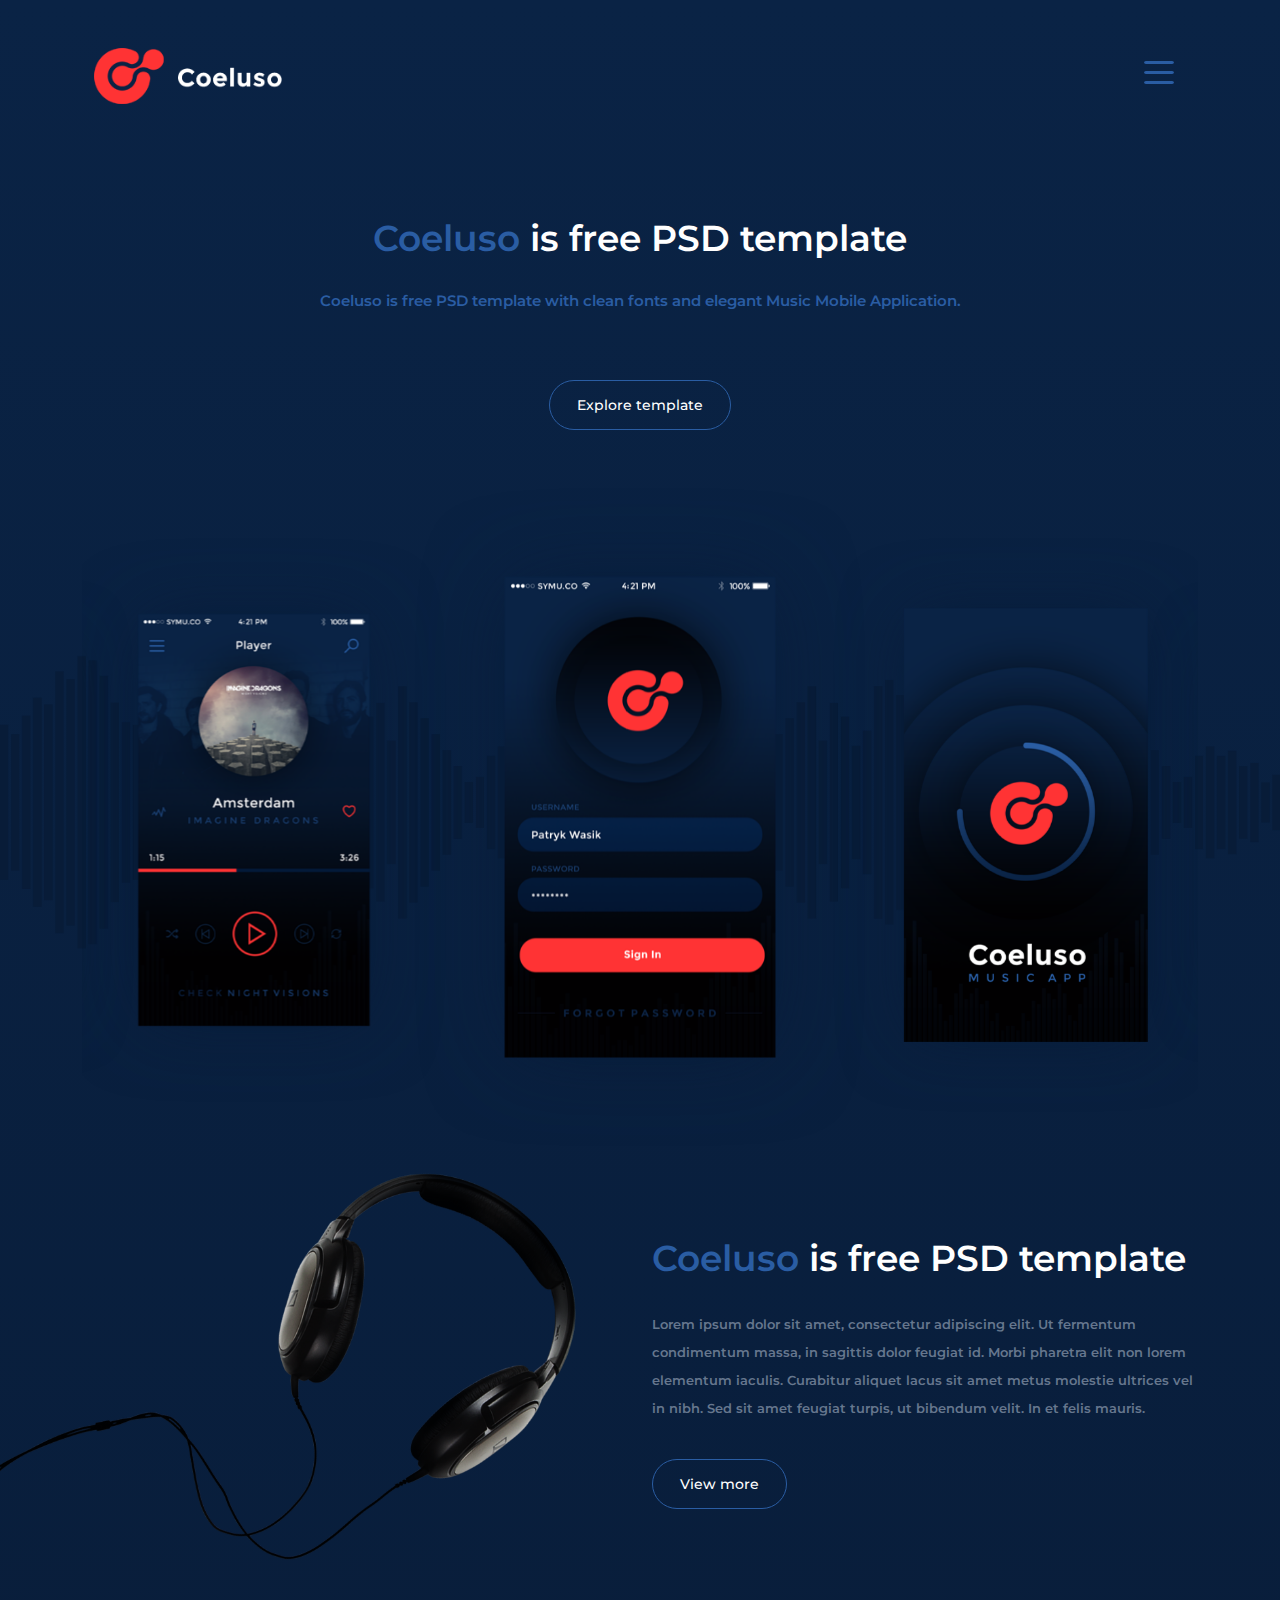
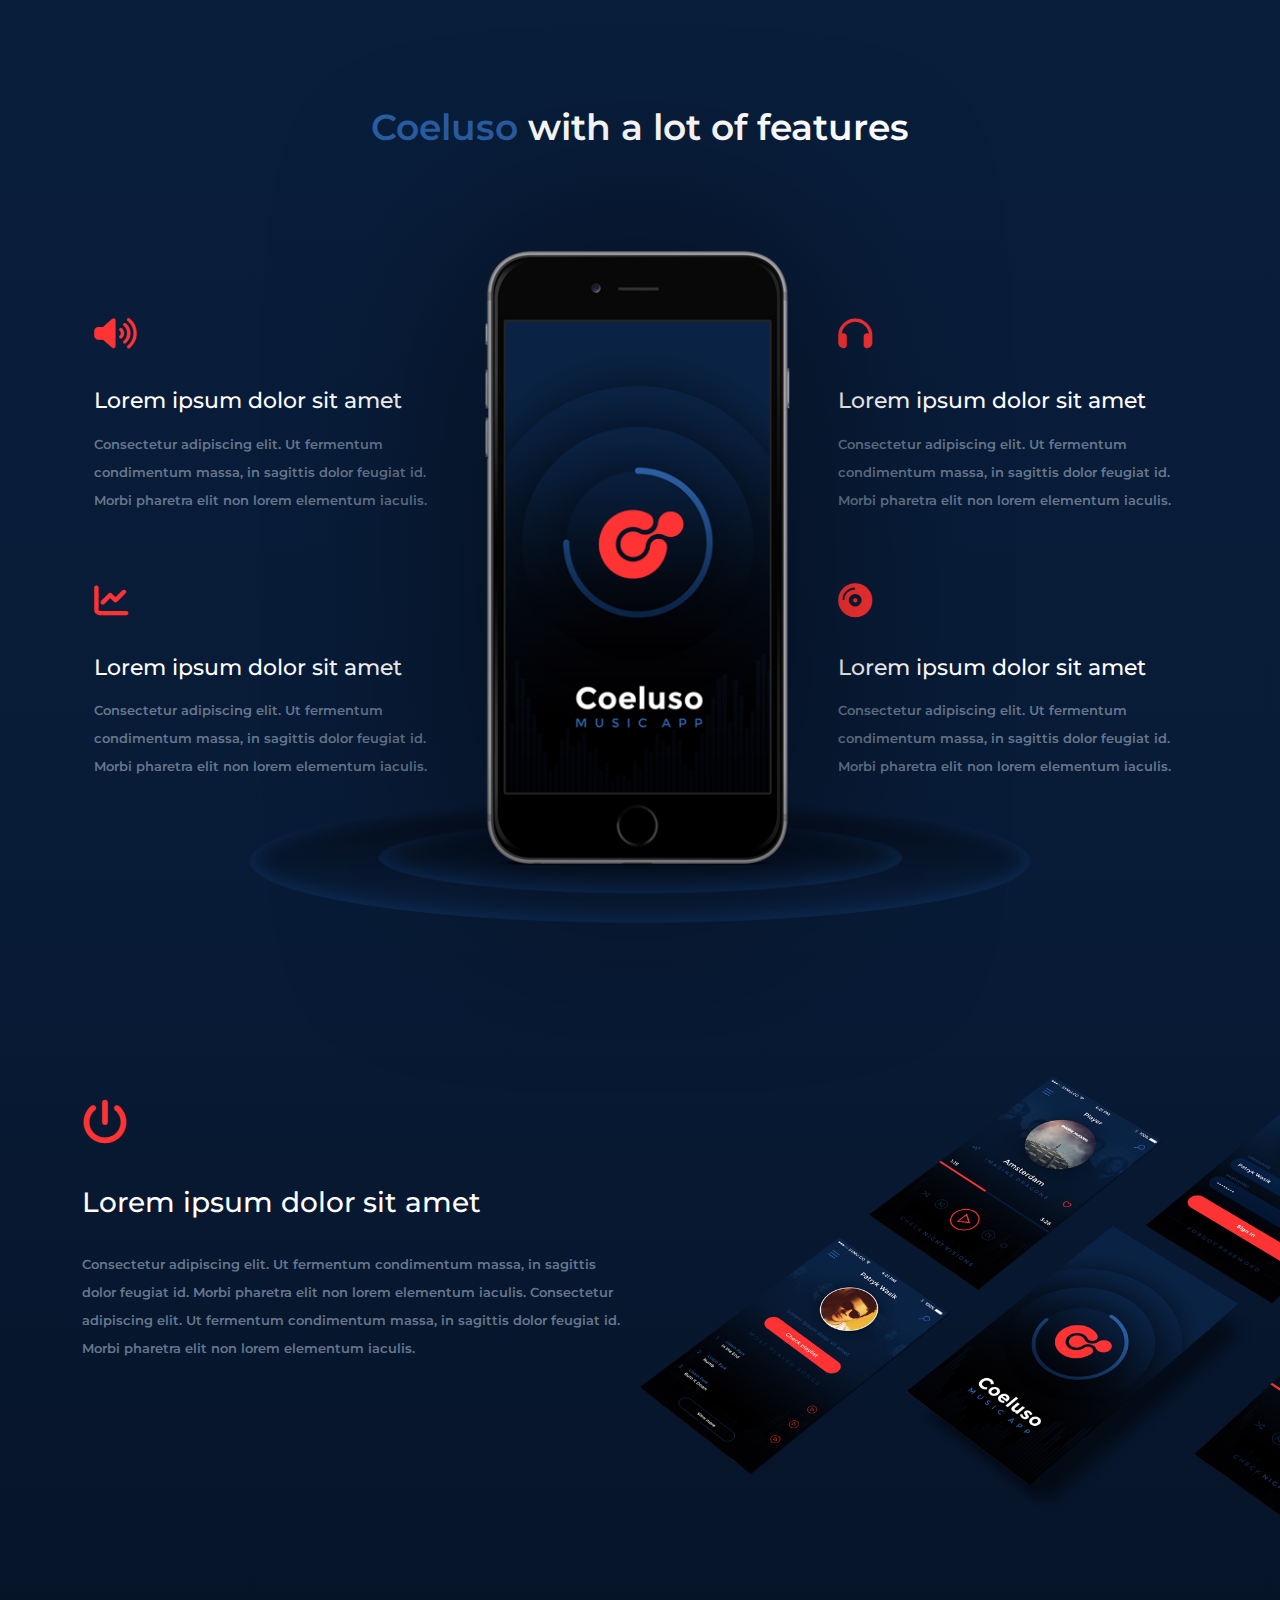
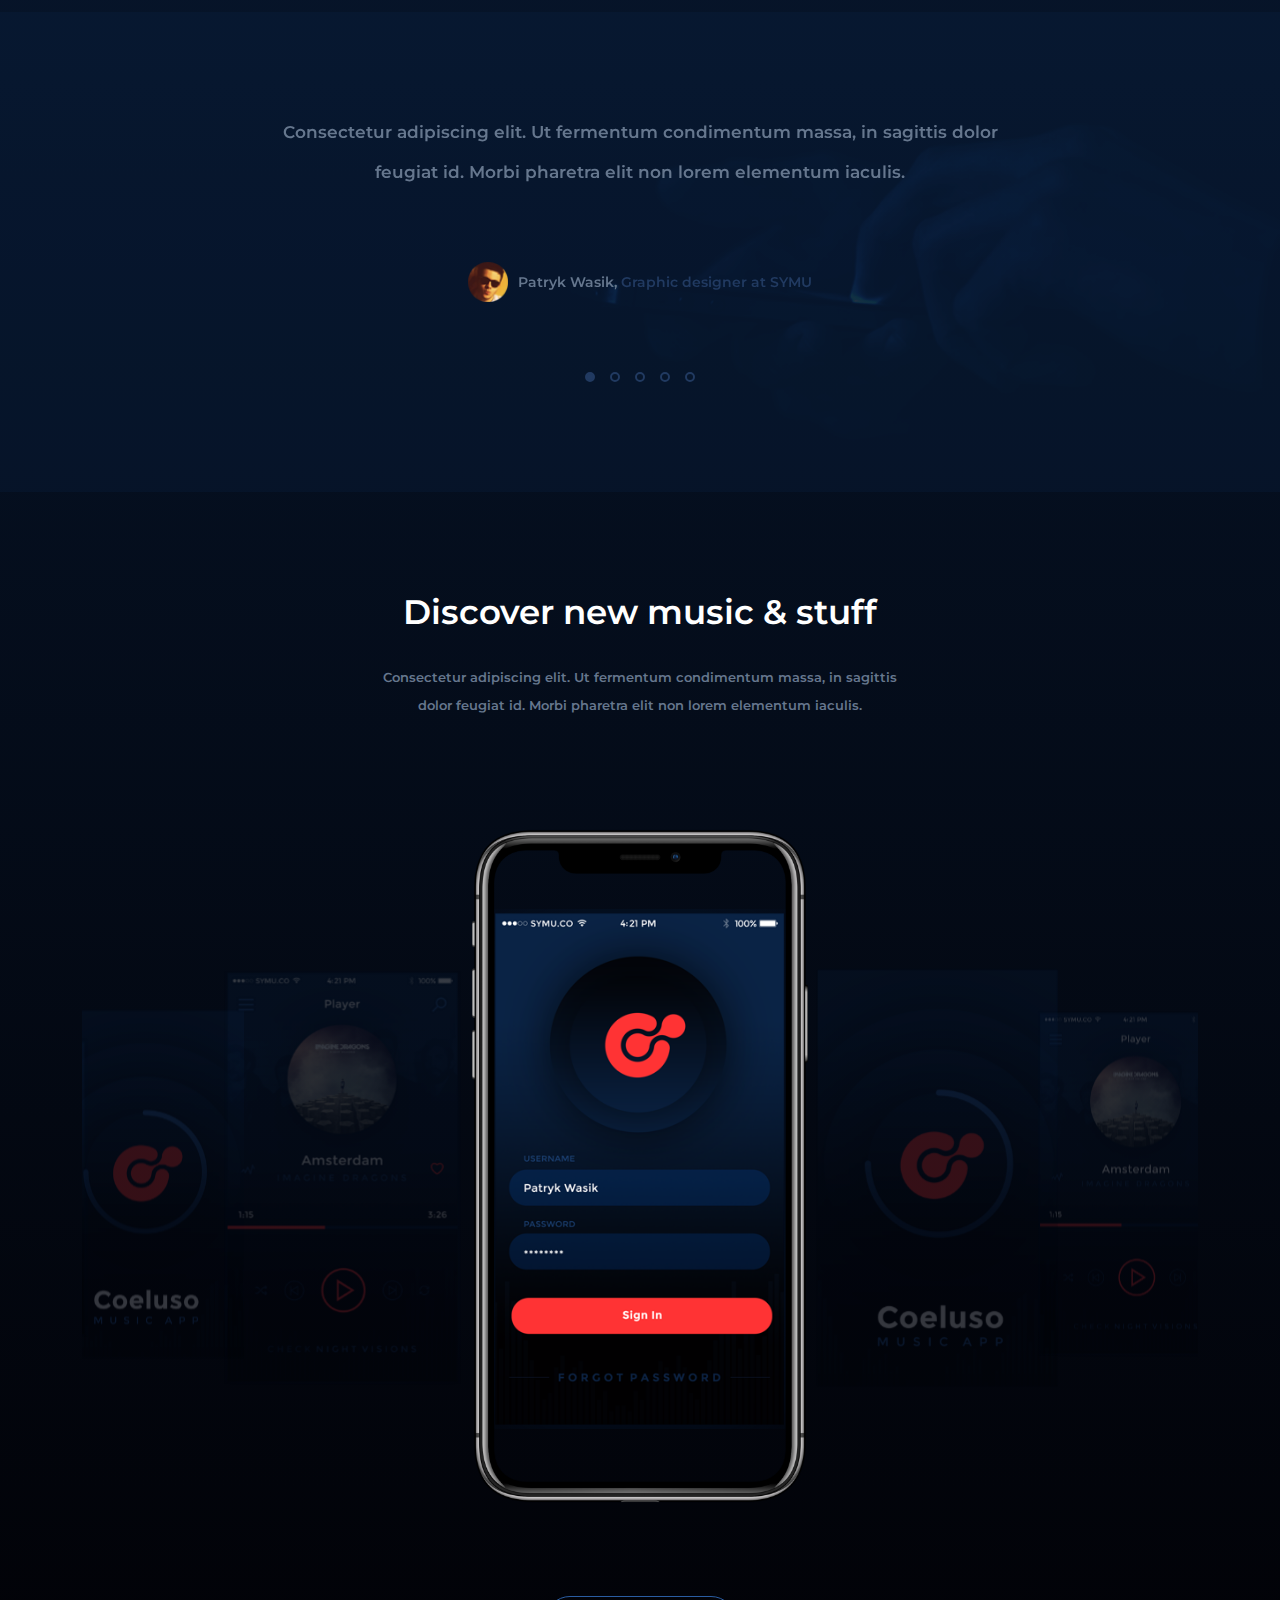
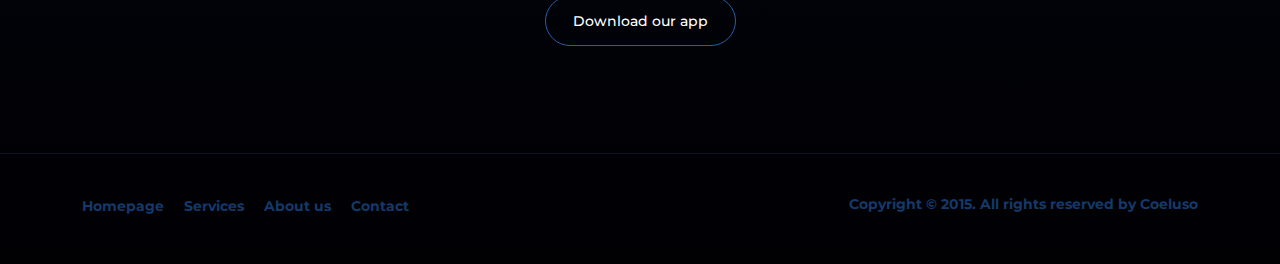
==== index.html @ 1cece708 "first commit" ====
<!DOCTYPE html>
<html lang="en">
  <head>
    <meta charset="UTF-8">
    <meta name="viewport" content="width=device-width, initial-scale=1.0">

    <!-- Web Tilte -->
    <title>Coeluso | Landing Page</title>

    <!-- Favicon -->
    <link rel="icon" type="image/x-icon" href="assets/img/favicon.png">

    <!-- Bootstrap CSS -->
    <link rel="stylesheet" type="text/css" href="assets/vendor/bootstrap/css/bootstrap.min.css">

    <!-- Owl Carousel CSS -->
    <link rel="stylesheet" type="text/css" href="assets/vendor/owl/css/owl.carousel.min.css">
    <link rel="stylesheet" type="text/css" href="assets/vendor/owl/css/owl.theme.default.min.css">

    <!-- Swiper Slider CSS -->
    <link rel="stylesheet" type="text/css" href="assets/vendor/swiper/css/swiper.bundle.min.css">

    <!-- Animate CSS -->
    <link rel="stylesheet" type="text/css" href="assets/vendor/animate/animate.css">

    <!-- Font Awesome CSS -->
    <link rel="stylesheet" type="text/css" href="https://cdnjs.cloudflare.com/ajax/libs/font-awesome/6.4.2/css/all.min.css">

    <!-- Theme CSS Files -->
    <link rel="stylesheet" type="text/css" href="assets/css/style.css">
    <link rel="stylesheet" type="text/css" href="assets/css/responsive.css">
  </head>

  <body>
    <!-- Header Section Start -->
    <header>
      <div class="container">
        <div class="row">
          <div class="col-lg-12">

            <!-- Navbar Start -->
            <nav class="navbar">
              <div class="container-fluid">

                <!-- Logo -->
                <a class="navbar-brand" href="index.html">
                  <img src="assets/img/logo.png" alt="Logo" class="img-fluid">
                </a>

                <!-- Responsive Menu -->
                <button class="navbar-toggler" type="button" data-bs-toggle="offcanvas" data-bs-target="#offcanvasNavbar" aria-controls="offcanvasNavbar" aria-label="Toggle navigation">
                  <span></span>
                  <span></span>
                  <span></span>
                </button>

                <div class="offcanvas offcanvas-end text-bg-dark" tabindex="-1" id="offcanvasNavbar" aria-labelledby="offcanvasNavbarLabel">
                  <div class="offcanvas-header">
                    <div class="offcanvas-title" id="offcanvasDarkNavbarLabel">
                      <img src="assets/img/logo.png" alt="Logo" class="img-fluid">
                    </div>
                    <button type="button" class="btn-xmark" data-bs-dismiss="offcanvas" aria-label="Close">
                      <i class="fa-solid fa-xmark"></i>
                    </button>
                  </div>

                  <div class="offcanvas-body">
                    <ul class="navbar-nav justify-content-end flex-grow-1 pe-3">
                      <li class="nav-item">
                        <a class="nav-link" href="index.html">Home</a>
                      </li>

                      <li class="nav-item">
                        <a class="nav-link" href="#feature">Features</a>
                      </li>  
                      
                      <li class="nav-item">
                        <a class="nav-link" href="#opinion">Opinions</a>
                      </li>  
                      
                      <li class="nav-item">
                        <a class="nav-link" href="#download">Download App</a>
                      </li>                      
                    </ul>
                  </div>
                </div>
              </div>
            </nav>
            <!-- Navbar End -->
          </div>
        </div>

        <div class="row">
          <div class="col-lg-12">
            <div class="hero-content">
              <h1><span>Coeluso</span> is free PSD template</h1>
              <p>Coeluso is free PSD template with clean fonts and elegant Music Mobile Application.</p>
              <a class="btn-all" href="">Explore template</a>
            </div>
          </div>
        </div>        
      </div>
    </header>
    <!-- Header Section End -->
    

    <!-- Slider Section Start -->
    <section class="slider-section">
      <div class="container">
        <div class="row">
          <div class="col-lg-12">
            <div class="slide-bg">
              <img src="assets/img/beat.png" alt="Background Image">
            </div>
          </div>

          <div class="col-lg-12">
            <div class="swiper mySwiper">
              <div class="swiper-wrapper">
                <!-- First Slide -->
                <div class="swiper-slide">
                  <div class="slide-img">
                    <img src="assets/img/applet-one.png" alt="Slide" class="img-fluid">
                  </div>
                </div>

                <!-- Second Slide -->
                <div class="swiper-slide">
                  <div class="slide-img">
                    <img src="assets/img/applet-two.png" alt="Slide" class="img-fluid">
                  </div>
                </div>

                <!-- Third Slide -->
                <div class="swiper-slide">
                  <div class="slide-img">
                    <img src="assets/img/applet-three.png" alt="Slide" class="img-fluid">
                  </div>
                </div>
                
                <!-- Fourth Slide -->
                <div class="swiper-slide">
                  <div class="slide-img">
                    <img src="assets/img/applet-one.png" alt="Slide" class="img-fluid">
                  </div>
                </div>

                <!-- Fifth Slide -->
                <div class="swiper-slide">
                  <div class="slide-img">
                    <img src="assets/img/applet-two.png" alt="Slide" class="img-fluid">
                  </div>
                </div>

                <!-- Sixth Slide -->
                <div class="swiper-slide">
                  <div class="slide-img">
                    <img src="assets/img/applet-three.png" alt="Slide" class="img-fluid">
                  </div>
                </div>
              </div>
            </div>
          </div>
        </div>
      </div>
    </section>
    <!-- Slider Section End -->


    <!-- About Section Start -->
    <section class="about-section">
      <div class="container">
        <div class="row">
          <div class="col-lg-6">
            <div class="about-img">
              <img src="assets/img/headphone.png" alt="Headphone" class="img-fluid">
            </div>
          </div>

          <div class="col-lg-6">
            <h1><span>Coeluso</span> is free PSD template</h1>
            <p>Lorem ipsum dolor sit amet, consectetur adipiscing elit. Ut fermentum condimentum massa, in sagittis dolor feugiat id. Morbi pharetra elit non lorem elementum iaculis. Curabitur aliquet lacus sit amet metus molestie ultrices vel in nibh. Sed sit amet feugiat turpis, ut bibendum velit. In et felis mauris. </p>
            <a class="btn-all" href="">View more</a>
          </div>
        </div>
      </div>
    </section>
    <!-- About Section End -->


    <!-- Feature Section Start -->
    <section class="feature-section" id="feature">
      <div class="container">
        <div class="row">
          <div class="col-lg-12">
            <h1><span>Coeluso</span> with a lot of features</h1>
          </div>
        </div>

        <div class="row feature-row">

          <!-- First Feature -->
          <div class="col-lg-4">
            <div class="features">
              <div>
                <i class="fa-solid fa-volume-high"></i>
              </div>

              <h3>Lorem ipsum dolor sit amet</h3>
              <p>Consectetur adipiscing elit. Ut fermentum condimentum massa, in sagittis dolor feugiat id. Morbi pharetra elit non lorem elementum iaculis.</p>
            </div>
          </div>

          <!-- Second Feature -->
          <div class="col-lg-4 offset-lg-4">
            <div class="features">
              <div>
                <i class="fa-solid fa-headphones"></i>
              </div>

              <h3>Lorem ipsum dolor sit amet</h3>
              <p>Consectetur adipiscing elit. Ut fermentum condimentum massa, in sagittis dolor feugiat id. Morbi pharetra elit non lorem elementum iaculis.</p>
            </div>
          </div>

          <!-- Third Feature -->
          <div class="col-lg-4">
            <div class="features">
              <div>
                <i class="fa-solid fa-chart-line"></i>
              </div>

              <h3>Lorem ipsum dolor sit amet</h3>
              <p>Consectetur adipiscing elit. Ut fermentum condimentum massa, in sagittis dolor feugiat id. Morbi pharetra elit non lorem elementum iaculis.</p>
            </div>
          </div>

          <!-- Fourth Feature -->
          <div class="col-lg-4 offset-lg-4">
            <div class="features">
              <div>
                <i class="fa-solid fa-compact-disc"></i>
              </div>

              <h3>Lorem ipsum dolor sit amet</h3>
              <p>Consectetur adipiscing elit. Ut fermentum condimentum massa, in sagittis dolor feugiat id. Morbi pharetra elit non lorem elementum iaculis.</p>
            </div>
          </div>

          <div class="col-lg-4">
            <div class="feature-bg">
              <img src="assets/img/phone.png" alt="Phone" class="img-fluid">
            </div>
          </div>          
        </div>        
      </div>
    </section>
    <!-- Feature Section End -->


    <!-- Perspective Section Start -->
    <section class="perspective-section">
      <div class="container">
        <div class="row">
          <div class="col-lg-6">
            <div class="features perspective">
              <div>
                <i class="fa-solid fa-power-off"></i>
              </div>

              <h3>Lorem ipsum dolor sit amet</h3>
              <p>Consectetur adipiscing elit. Ut fermentum condimentum massa, in sagittis dolor feugiat id. Morbi pharetra elit non lorem elementum iaculis. Consectetur adipiscing elit. Ut fermentum condimentum massa, in sagittis dolor feugiat id. Morbi pharetra elit non lorem elementum iaculis.</p>
            </div>
          </div>

          <div class="col-lg-6">
            <div class="perspective-img">
              <img src="assets/img/graphic.png" alt="Graphics" class="img-fluid">
            </div>
          </div>
        </div>
      </div>
    </section>
    <!-- Perspective Section End -->


    <!-- Opinion Section Start -->
    <section class="opinion-section" id="opinion">
      <div class="container">
        <div class="row">
          <div class="col-lg-8 offset-lg-2">
            <div class="owl-carousel">
              <!-- First Item -->
              <div class="opinion">
                <p>Consectetur adipiscing elit. Ut fermentum condimentum massa, in sagittis dolor feugiat id. Morbi pharetra elit non lorem elementum iaculis.</p>

                <div class="info">
                  <div class="client-img">
                    <img src="assets/img/client-one.png" alt="Shut down" class="img-fluid">
                  </div>

                  <p>Patryk Wasik, <span>Graphic designer at SYMU</span></p>
                </div>
              </div>

              <!-- Second Item -->
              <div class="opinion">
                <p>Lorem ipsum dolor sit amet consectetur adipisicing, elit. Ipsa beatae, vel ratione ut labore ipsum quaerat inventore fugit saepe, atque!</p>

                <div class="info">
                  <div class="client-img">
                    <img src="assets/img/client-one.png" alt="Shut down" class="img-fluid">
                  </div>

                  <p>Patryk Wasik, <span>Graphic designer at SYMU</span></p>
                </div>
              </div>
              
              <!-- Third Item -->
              <div class="opinion">
                <p>Lorem ipsum dolor sit amet consectetur adipisicing elit. At excepturi sequi culpa commodi quisquam veritatis fugit expedita nihil eveniet.</p>

                <div class="info">
                  <div class="client-img">
                    <img src="assets/img/client-one.png" alt="Shut down" class="img-fluid">
                  </div>

                  <p>Patryk Wasik, <span>Graphic designer at SYMU</span></p>
                </div>
              </div>
              
              <!-- Fourth Item -->
              <div class="opinion">
                <p>Consectetur adipiscing elit. Ut fermentum condimentum massa, in sagittis dolor feugiat id. Morbi pharetra elit non lorem elementum iaculis.</p>

                <div class="info">
                  <div class="client-img">
                    <img src="assets/img/client-one.png" alt="Shut down" class="img-fluid">
                  </div>

                  <p>Patryk Wasik, <span>Graphic designer at SYMU</span></p>
                </div>
              </div>
              
              <!-- Fifth Item -->
              <div class="opinion">
                <p>Lorem ipsum dolor sit amet consectetur adipisicing, elit. Ipsa beatae, vel ratione ut labore ipsum quaerat inventore fugit saepe, atque!</p>

                <div class="info">
                  <div class="client-img">
                    <img src="assets/img/client-one.png" alt="Shut down" class="img-fluid">
                  </div>

                  <p>Patryk Wasik, <span>Graphic designer at SYMU</span></p>
                </div>
              </div>              
            </div>
          </div>
        </div>
      </div>
    </section>
    <!-- Opinion Section End -->


    <!-- Download Section Start -->
    <section class="download-section" id="download">
      <div class="container">
        <div class="row">
          <div class="col-lg-8 offset-lg-2 title">
            <h2>Discover new music & stuff</h2>
            <p>Consectetur adipiscing elit. Ut fermentum condimentum massa, in sagittis dolor feugiat id. Morbi pharetra elit non lorem elementum iaculis. </p>
          </div>
        </div>

        <div class="row">
          <div class="col-lg-12">
            <div class="swiper phoneSwiper">
              <div class="swiper-wrapper">
                <div class="swiper-slide">
                  <img src="assets/img/footer-applet-one.png" alt="Slide" class="img-fluid">            
                </div>

                <div class="swiper-slide">            
                  <img src="assets/img/footer-applet-two.png" alt="Slide" class="img-fluid">           
                </div>
              
                <div class="swiper-slide">            
                  <img src="assets/img/footer-applet-three.png" alt="Slide" class="img-fluid">            
                </div>
              
                <div class="swiper-slide">            
                  <img src="assets/img/footer-applet-one.png" alt="Slide" class="img-fluid">            
                </div>
              
                <div class="swiper-slide">            
                  <img src="assets/img/footer-applet-two.png" alt="Slide" class="img-fluid">            
                </div>
              
                <div class="swiper-slide">            
                  <img src="assets/img/footer-applet-three.png" alt="Slide" class="img-fluid">            
                </div>
              </div>
            
              <img src="assets/img/iphoneX.png" class="mobile">            
            </div>            
          </div>

          <div class="col-lg-12">
            <div class="modal fade" id="exampleModalToggle" aria-hidden="true" aria-labelledby="exampleModalToggleLabel" tabindex="-1">
              <div class="modal-dialog modal-dialog-centered modal-lg">
                <div class="modal-content">
                  <div class="modal-header">
                    <div class="modal-logo">
                      <div class="modal-img">
                        <img src="assets/img/symu.png" alt="Symu" class="img-fluid">
                      </div>
                    </div>
                  </div>

                  <div class="modal-body">
                    <h2>Thanks for downloading our template!</h2>
                    <p>Hope that you enjoy it well! Check also our site</p>
                  </div>

                  <div class="modal-footer">
                    <a class="symu" href="https://symu.co/" target="_blank">www.symu.co</a>
                  </div>
                </div>
              </div>
            </div>

            <a class="btn-all" href="" data-bs-target="#exampleModalToggle" data-bs-toggle="modal">Download our app</a>
          </div>  
        </div>
      </div>
    </section>
    <!-- Download Section End -->


    <!-- Footer Section Start -->
    <footer>
      <div class="container">
        <div class="row">
          <div class="col-lg-6">
            <div class="menu">
              <ul>
                <li>
                  <a href="">Homepage</a>
                </li>

                <li>
                  <a href="">Services</a>
                </li>

                <li>
                  <a href="">About us</a>
                </li>

                <li>
                  <a href="">Contact</a>
                </li>
              </ul>
            </div>
          </div>

          <div class="col-lg-6">
            <p class="text-end">Copyright &copy; 2015. All rights reserved by Coeluso</p>
          </div>
        </div>
      </div>
    </footer>
    <!-- Footer Section End -->
    

    <!-- JQuery Library -->
    <script src="assets/js/jquery.min.js"></script>
    <!-- Bootstrap Bundle JS -->
    <script src="assets/vendor/bootstrap/js/bootstrap.bundle.min.js"></script>
    <!-- Owl Carousel JS -->
    <script src="assets/vendor/owl/js/owl.carousel.min.js"></script>
    <!-- Swiper Slide JS -->
    <script src="assets/vendor/swiper/js/swiper.bundle.min.js"></script>
    <!-- WOW JS Activate -->
    <script src="assets/vendor/wow/js/wow.min.js"></script>
    <!-- Theme JS File -->
    <script src="assets/js/main.js"></script>
  </body>
</html>
---- assets/css/style.css ----
/* 
	Theme: Dental Plus Responsive HTML Template
	Author: Sanjida Shammi
	Live URL: https://sanjida123shammi.github.io/

	Primary Color: #f69165
	Secondary Color: #00cce1

	Font Style: Roboto
 */


/* Google Fonts */
@import url('https://fonts.googleapis.com/css2?family=Montserrat:wght@100;200;300;400;500;600;700;800;900&display=swap');


/* Global CSS */
*{
	margin: 0;
	padding: 0;
}
body{
	background: rgb(10, 35, 69);
	background: linear-gradient(180deg, rgba(10, 35, 69, 1) 0%, rgba(8, 27, 54, 1) 50%, rgba(1, 0, 3, 1) 100%);
	font-family: 'Montserrat', sans-serif;
}
h1,h2,h3,h4,h5,h6,p,a{
	margin: 0;
	padding: 0;
	color: #fff;
}
a{
	text-decoration: none;
}
ul{
	padding: 0;
}
h1{
	font-size: 42px;
    font-weight: 600;
}
h1 span{
	color: #2a5da3;
}
.btn-all{
	border: 1px solid #2a5da3;
    border-radius: 30px;
    padding: 15px 27px;
    font-size: 15px;
    font-weight: 500;
    color: #fff;
    transition: all .3s ease-in-out;
}
.btn-all:hover{
	background: #14396a;
	border: 1px solid #14396a;
}


/* Header Section */
header{
	padding: 35px 0 0;
}
.navbar-toggler {    
    border: none;
}
.navbar-toggler:focus{    
    outline: none;
    box-shadow: none;
}
.navbar-toggler span{
    background: #2a5da3;
    border: 1.3px solid #2a5da3;
    border-radius: 2px;
    display: block;
    margin-bottom: 8px;
    padding: 0.6px 16px;
    width: 100%;
}
.offcanvas{
    background: #061326 !important;
}
.offcanvas-header {
    padding-top: 30px;
}
.offcanvas-header .btn-xmark{
	background: transparent;
	border: none;
	font-size: 28px;
	color: #fff;
}
.offcanvas-title img{
	width: 75%;
}
.offcanvas-body{
	margin-top: 20px;
	padding-left: 30px;
}
.nav-link{
	margin-bottom: 15px;
	font-weight: 600;
	color: #fff;
	transition: all .3s ease-in-out;
}
.nav-link:hover{
	color: #ff3334;
}
.hero-content{
	margin-top: 100px;
	text-align: center;
}
.hero-content p{
	margin: 30px 0 80px;
    font-size: 17px;
    font-weight: 600;
    color: #2a5da3;
}


/* Swiper Slider */
.slider-section {
	position: relative;
 	padding: 70px 0;
}
.slide-bg img{
	position: absolute;
	width: 100%;
	height: auto;
	left: 0;
	top: 50%;
	transform: translateY(-50%);
}
.swiper{
	width: 100%;
}
.swiper-wrapper{
	width: 100%;
	height: auto;
	display: flex;
	align-items: center;
}
.swiper-slide{
	margin: 0;
	width: 543px;
	height: 796px;
}
.swiper-slide:not(.swiper-slide-active){
	filter: blur(0px);
}
.slide-img img{
	width: 100%;
}


/* About Section */
.about-section{
	position: relative;
	padding: 90px 0;
}
.about-img img{
	position: absolute;
	width: 45%;
	left: 0;
	top: 50%;
	transform: translateY(-50%);
}
.about-section p, .features p, .title p{
    margin: 30px 0 50px;
    font-size: 14px;
    line-height: 35px;
    font-weight: 600;
	color: #66778e;
}


/* Feature Section */
.feature-section{
	padding: 160px 0 130px;
}
.feature-section h1{
	text-align: center;
	margin-bottom: 50px;
}
.feature-row{
	position: relative;
	margin: 130px 0 100px;
}
.features{
	margin-bottom: 70px;
}
.features i{
	font-size: 45px;
	color: #ff3334;
}
.features h3{
	margin-top: 35px;
    font-size: 24px;
}
.features p{
	margin: 15px 0;
}
.feature-bg img{
	position: absolute;
	width: 66%;
	top: -46%;
	left: 50%;
	transform: translateX(-50%);
}


/* Perspective Section */
.perspective-section{
	position: relative;
	margin-bottom: 120px;
	padding: 135px 0;    
}
.perspective h3{
	margin: 60px 0 40px; 
	font-size: 32px;  
}
.perspective-img img{
	position: absolute;
	width: 50%;
	top: 50%;
	right: 0;
	transform: translateY(-50%);
}
.perspective i{
	font-size: 55px;
	color: #ff3334;
}


/* Opinion Section */
.opinion-section{
	background: url('../img/opinion-bg.png') no-repeat center left;
	background-size: cover;
	padding: 150px 0 130px;
}
.opinion p{
    font-size: 20px;
    font-weight: 600;
    line-height: 40px;
    text-align: center;
	color: #66778e;
}
.info{
	display: flex;
	gap: 10px;
	justify-content: center;
	align-items: center;
	margin: 70px 0;
}
.client-img{
	border-radius: 50%;
	width: 40px;
	height: 40px;
}
.info p{
	font-size: 15px;
}
.info p span{
	color: #213a61;
}
.owl-carousel .owl-dots {
    display: flex;
    gap: 15px;
    justify-content: center;
}
.owl-carousel button.owl-dot {
    background: transparent;
    border: 2px solid #213a61;
    border-radius: 50%;
    width: 12px;
    height: 12px;
}
.owl-carousel button.owl-dot.active {
    background: #213a61;
}


/* Download Section */
.download-section{
	border-bottom: 1px solid #0d1525;
	padding: 120px 0 140px;
	text-align: center;
}
.title h2{
	font-size: 40px;
    font-weight: 600;
}
.title p{
	padding: 0 100px;
}
.phoneSwiper .swiper-wrapper{
	margin-top: 50px;
}
.phoneSwiper .swiper-slide{
	margin-top: 120px;
}
.mobile {
	width: 525px;
	height: auto;
	position: absolute;
	top: 45%;
	left: 50%;
	transform: translate(-50%,-50%);
	z-index: 1000;
}
.phoneSwiper .swiper-slide:not(.swiper-slide-active){
	opacity: .2;
}
.modal-header{
	position: relative;
	border-bottom: none;
	padding: 95px 0;
}
.modal-header .modal-logo{
	position: absolute;
    background: #fff;
	border-radius: 50%;
	box-shadow: 0px 12px 25px #b9bcd1;
	display: flex;
	justify-content: center;
	align-items: center;
	margin: auto;
	width: 260px;
	height: 260px;
	top: -65%;
	left: 50%;
	transform: translateX(-50%);
}
.modal-header .modal-img{
	display: flex;
	justify-content: center;
	align-items: center;
	width: 180px;
	height: 180px;
}
.modal-header .modal-logo img{
	width: 80%;
}
.modal-body h2{
	font-weight: 700;
	color: #dd2e45;
}
.modal-body p {
    margin-top: 15px;
    font-size: 17px;
    font-weight: 500;
    color: #b9bcd1;
}
.modal-footer{
	border-top: none;
	justify-content: center;
	margin: 25px 0 45px;
}
.modal-footer .symu {
    background: #eb304d;
    border-radius: 3px;
    padding: 18px 28px;
    font-size: 17px;
    font-weight: 500;
}


/* Footer Section */
footer{
	padding: 40px 0 30px;
}
.menu ul{
	display: flex;
	gap: 20px;
}
.menu ul li{
	list-style: none;
}
.menu ul li a, footer p{
	font-size: 14px;
	font-weight: 800;
	color: #14396a;
	transition: all .3s ease-in-out;
}
.menu ul li a:hover{
	color: #8496af;
}
---- assets/css/responsive.css ----
@media (max-width: 1700px){
	h1 { font-size: 36px; }
	.navbar-brand img{ width: 84%; }
	.navbar-toggler span { border: 1px solid #2a5da3;    margin-bottom: 7px;    padding: 0.5px 14px; }
	.hero-content p, .modal-body p { font-size: 15px; }	
	.swiper-slide{ width: 450px;	height: 700px; }
	.slider-section { padding-bottom: 0px; }
	.about-section { padding: 50px 0; }
	.about-section p, .features p, .title p { line-height: 28px;	font-size: 13px; }
	.feature-section { padding-bottom: 150px; }
	.feature-section h1 {  margin-bottom: 38px; }
	.features i, .title h2 { font-size: 34px; }
	.features h3 { font-size: 22px; }
	.feature-bg img { width: 70%;	top: -55%; }
	.perspective-section { padding: 0 0 60px; }
	.perspective i { font-size: 45px; }
	.perspective h3 { margin: 40px 0 30px;    font-size: 28px; }
	.opinion-section { padding: 100px 0 110px; }
	.opinion p { font-size: 17px; }
	.btn-all, .info p { font-size: 14px; }
	.owl-carousel button.owl-dot { width: 10px;    height: 10px; }
	.download-section { padding: 100px 0 120px; }
	.mobile { width: 465px;    top: 44%; }
	.phoneSwiper .swiper-slide{ margin-top: 90px; }
	.phoneSwiper .swiper-slide img { width: 300px;	height: auto; }
	.menu ul li a, footer p { font-weight: 700; }
	.modal-lg, .modal-xl { --bs-modal-width: 650px; }
	.modal-header { padding: 60px 0; }
	.modal-header .modal-logo { width: 190px;    height: 190px;		top: -88%; }
	.modal-header .modal-logo img{ width: 58%; }
	.modal-body h2 { font-size: 26px; }
	.modal-footer { margin: 14px 0 40px; }
	.modal-footer .symu { padding: 15px 25px;    font-size: 15px; }
}

@media (min-width: 1400px) and (max-width: 1700px){
	.swiper-slide{ width: 543px;	height: 796px; }
	.about-section { padding: 90px 0; }
	.feature-section { padding: 100px 0; }
	.feature-bg img { width: 60%; }
	.perspective-section { padding: 60px 0; }
	.perspective-img img { top: 45%; }
	.mobile { top: 38%; }
}
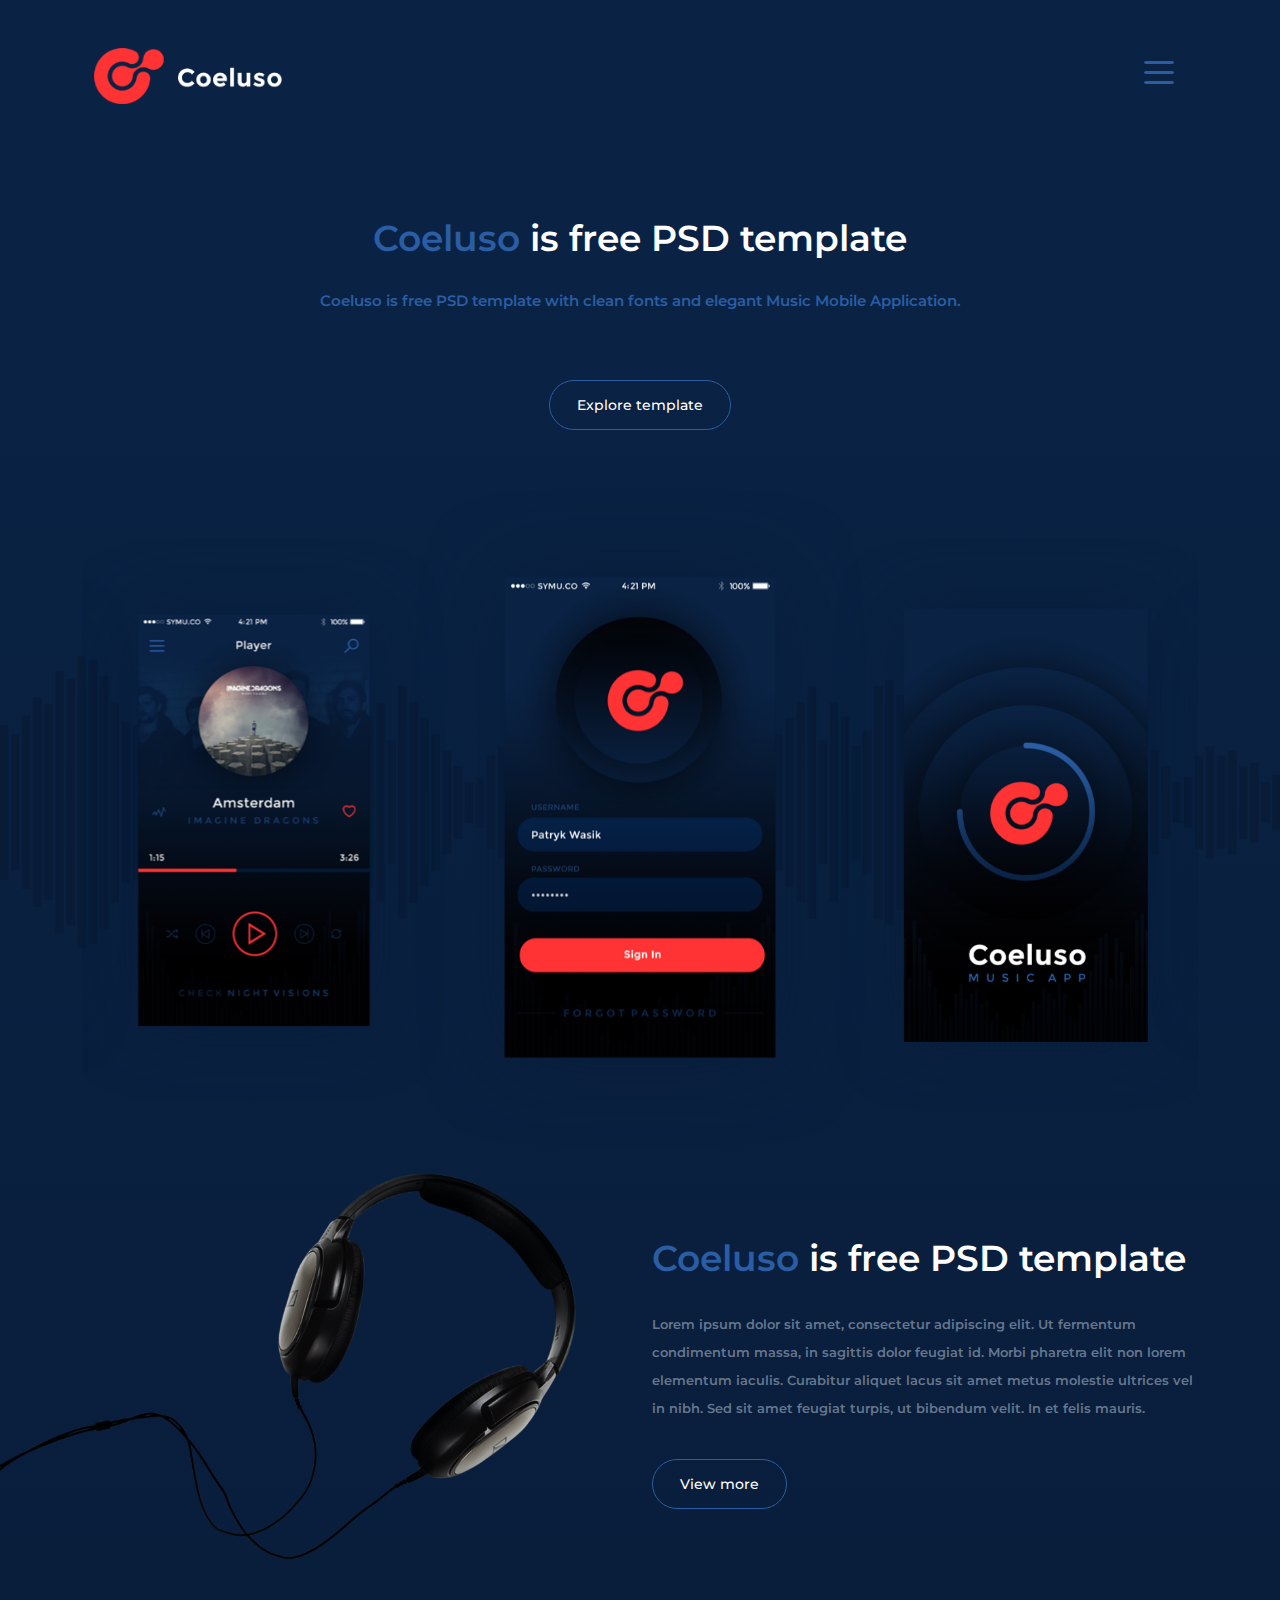
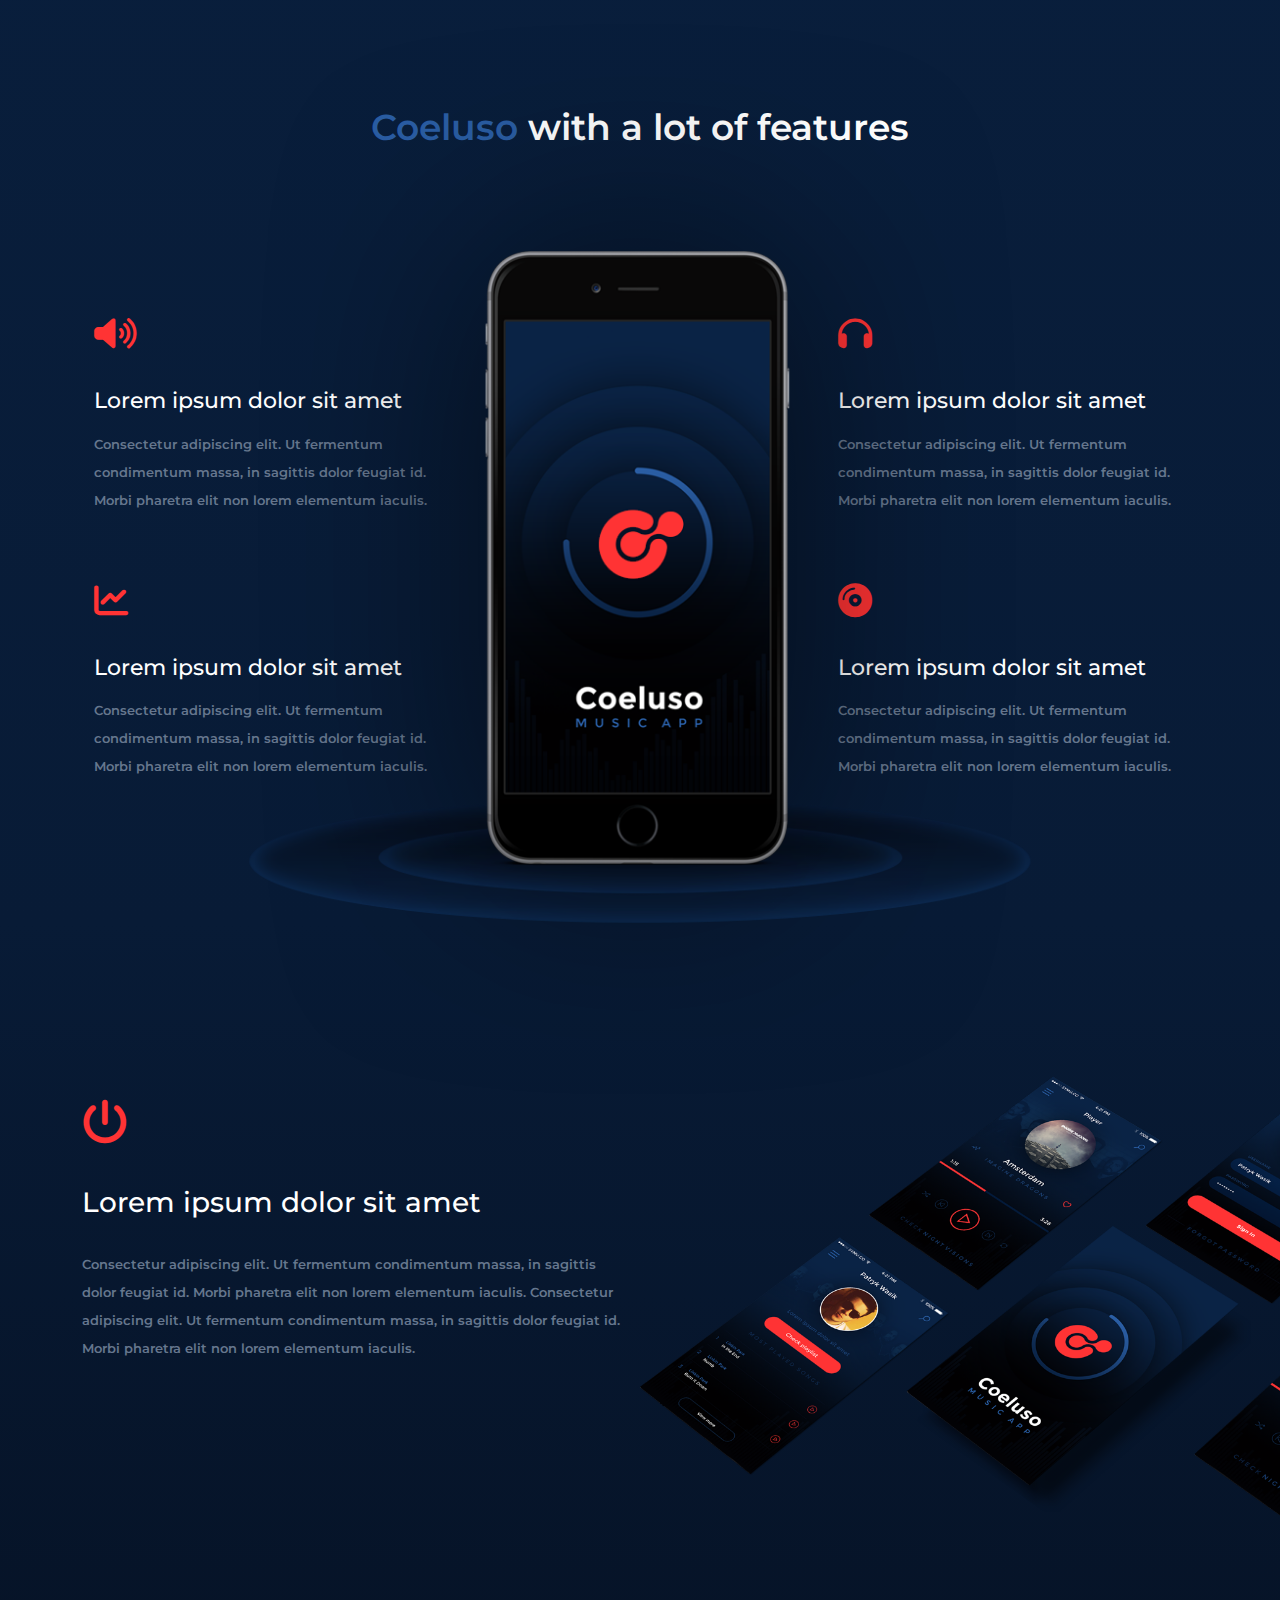
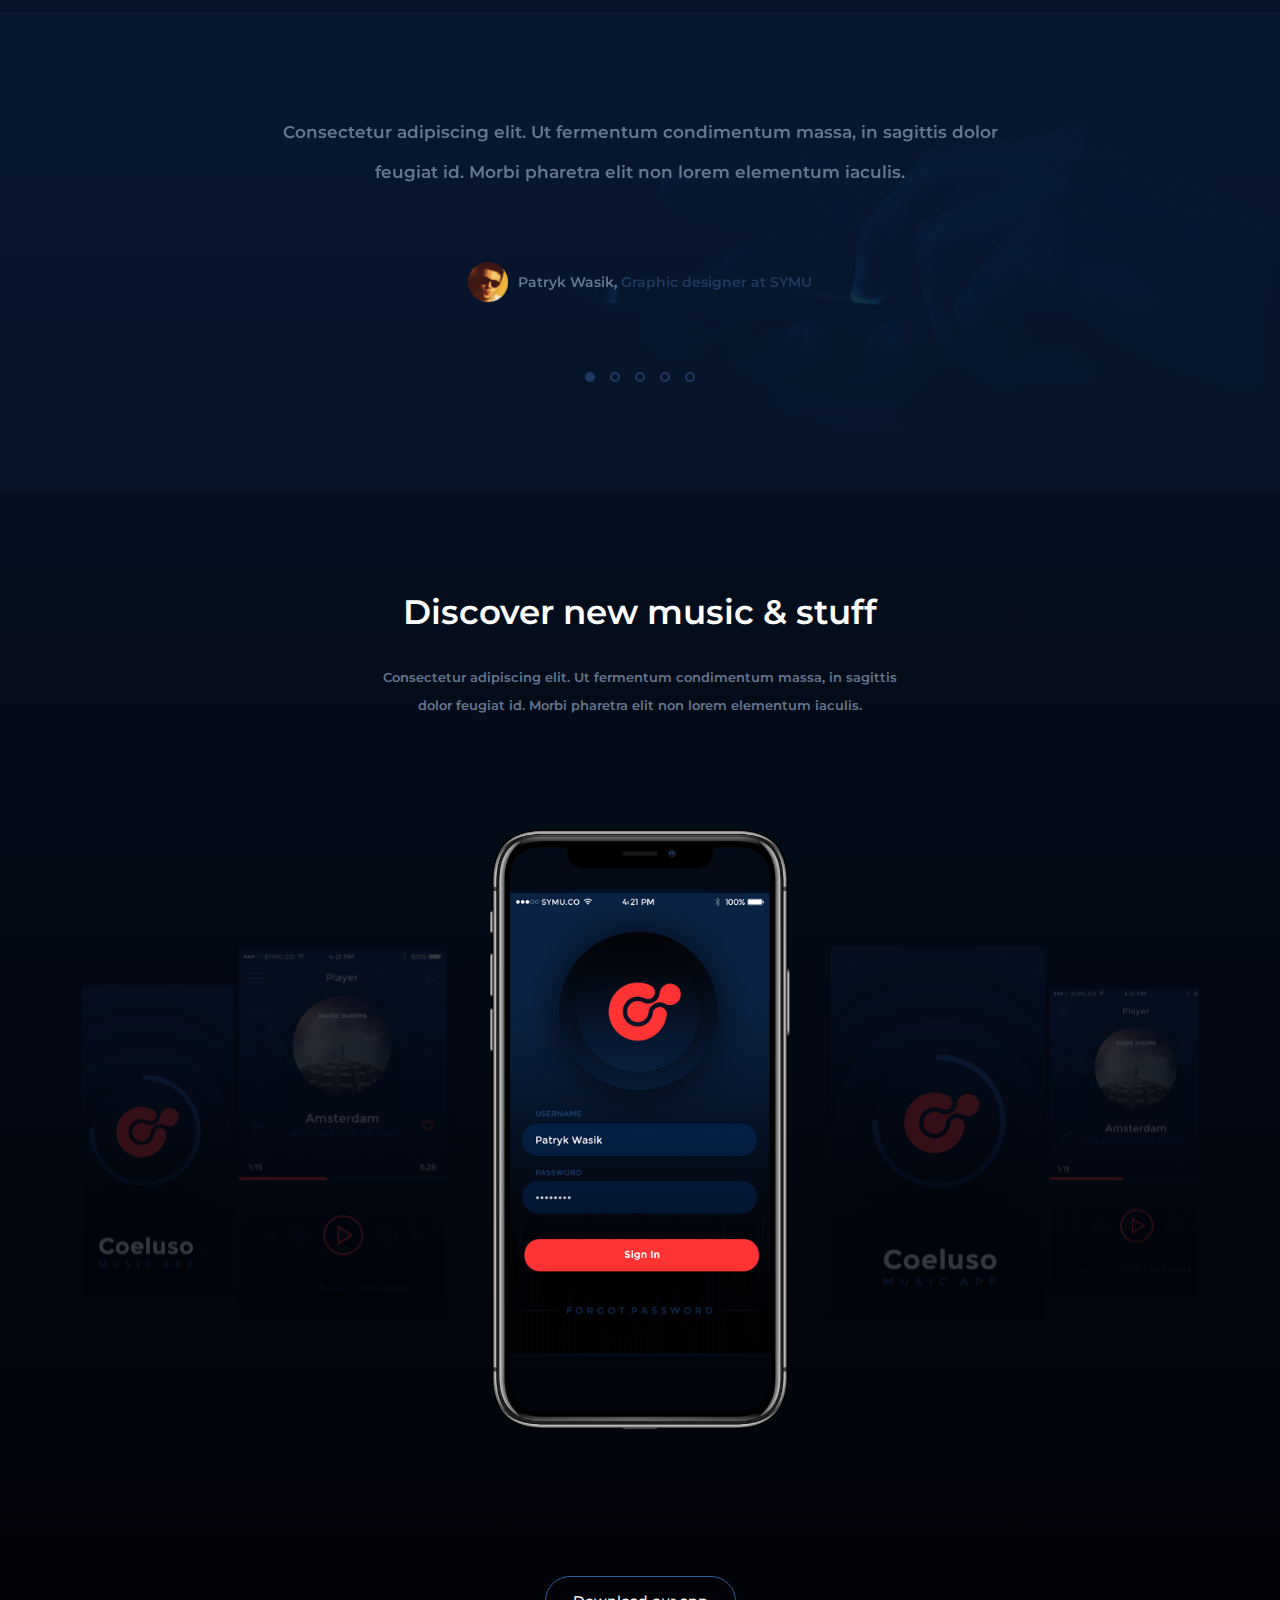
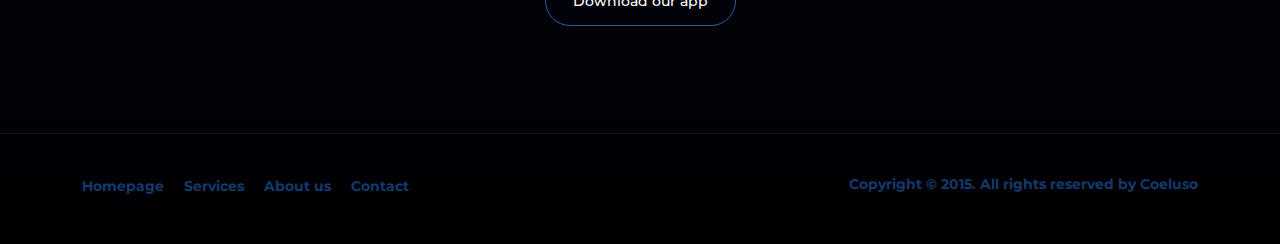
==== commit 9e0c56cb: "phone size changed" ====
--- a/index.html
+++ b/index.html
@@ -423,7 +423,7 @@
                   </div>
 
                   <div class="modal-footer">
-                    <a class="symu" href="https://symu.co/" target="_blank">www.symu.co</a>
+                    <a class="symu" href="https://symu.co/" target="_blank">Explore more</a>
                   </div>
                 </div>
               </div>
--- a/assets/css/responsive.css
+++ b/assets/css/responsive.css
@@ -22,9 +22,10 @@
 	.btn-all, .info p { font-size: 14px; }
 	.owl-carousel button.owl-dot { width: 10px;    height: 10px; }
 	.download-section { padding: 100px 0 120px; }
-	.mobile { width: 465px;    top: 44%; }
-	.phoneSwiper .swiper-slide{ margin-top: 90px; }
-	.phoneSwiper .swiper-slide img { width: 300px;	height: auto; }
+	.mobile { width: 415px;    top: 44%; }
+	.phoneSwiper .swiper-wrapper{ margin-top: 0px; }
+	.phoneSwiper .swiper-slide{ margin-top: 120px; }
+	.phoneSwiper .swiper-slide img { width: 270px;	height: auto; }
 	.menu ul li a, footer p { font-weight: 700; }
 	.modal-lg, .modal-xl { --bs-modal-width: 650px; }
 	.modal-header { padding: 60px 0; }
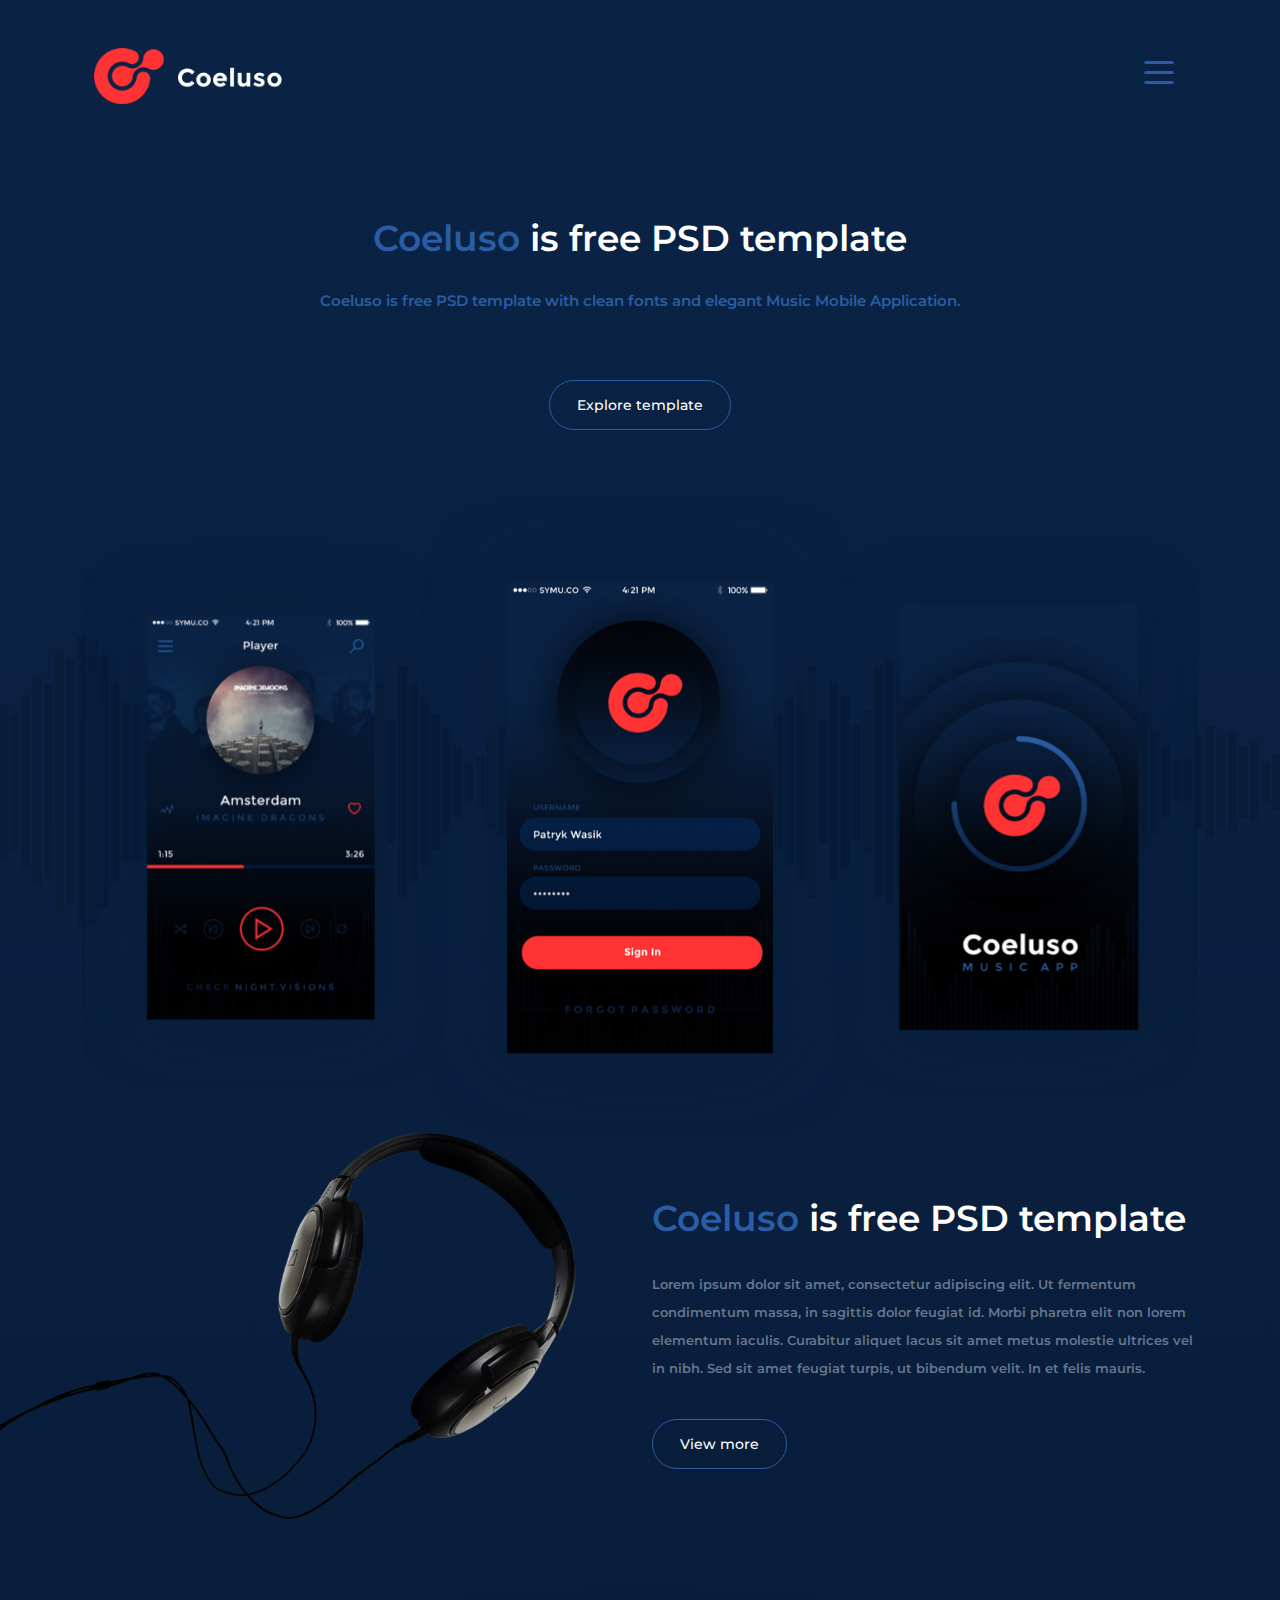
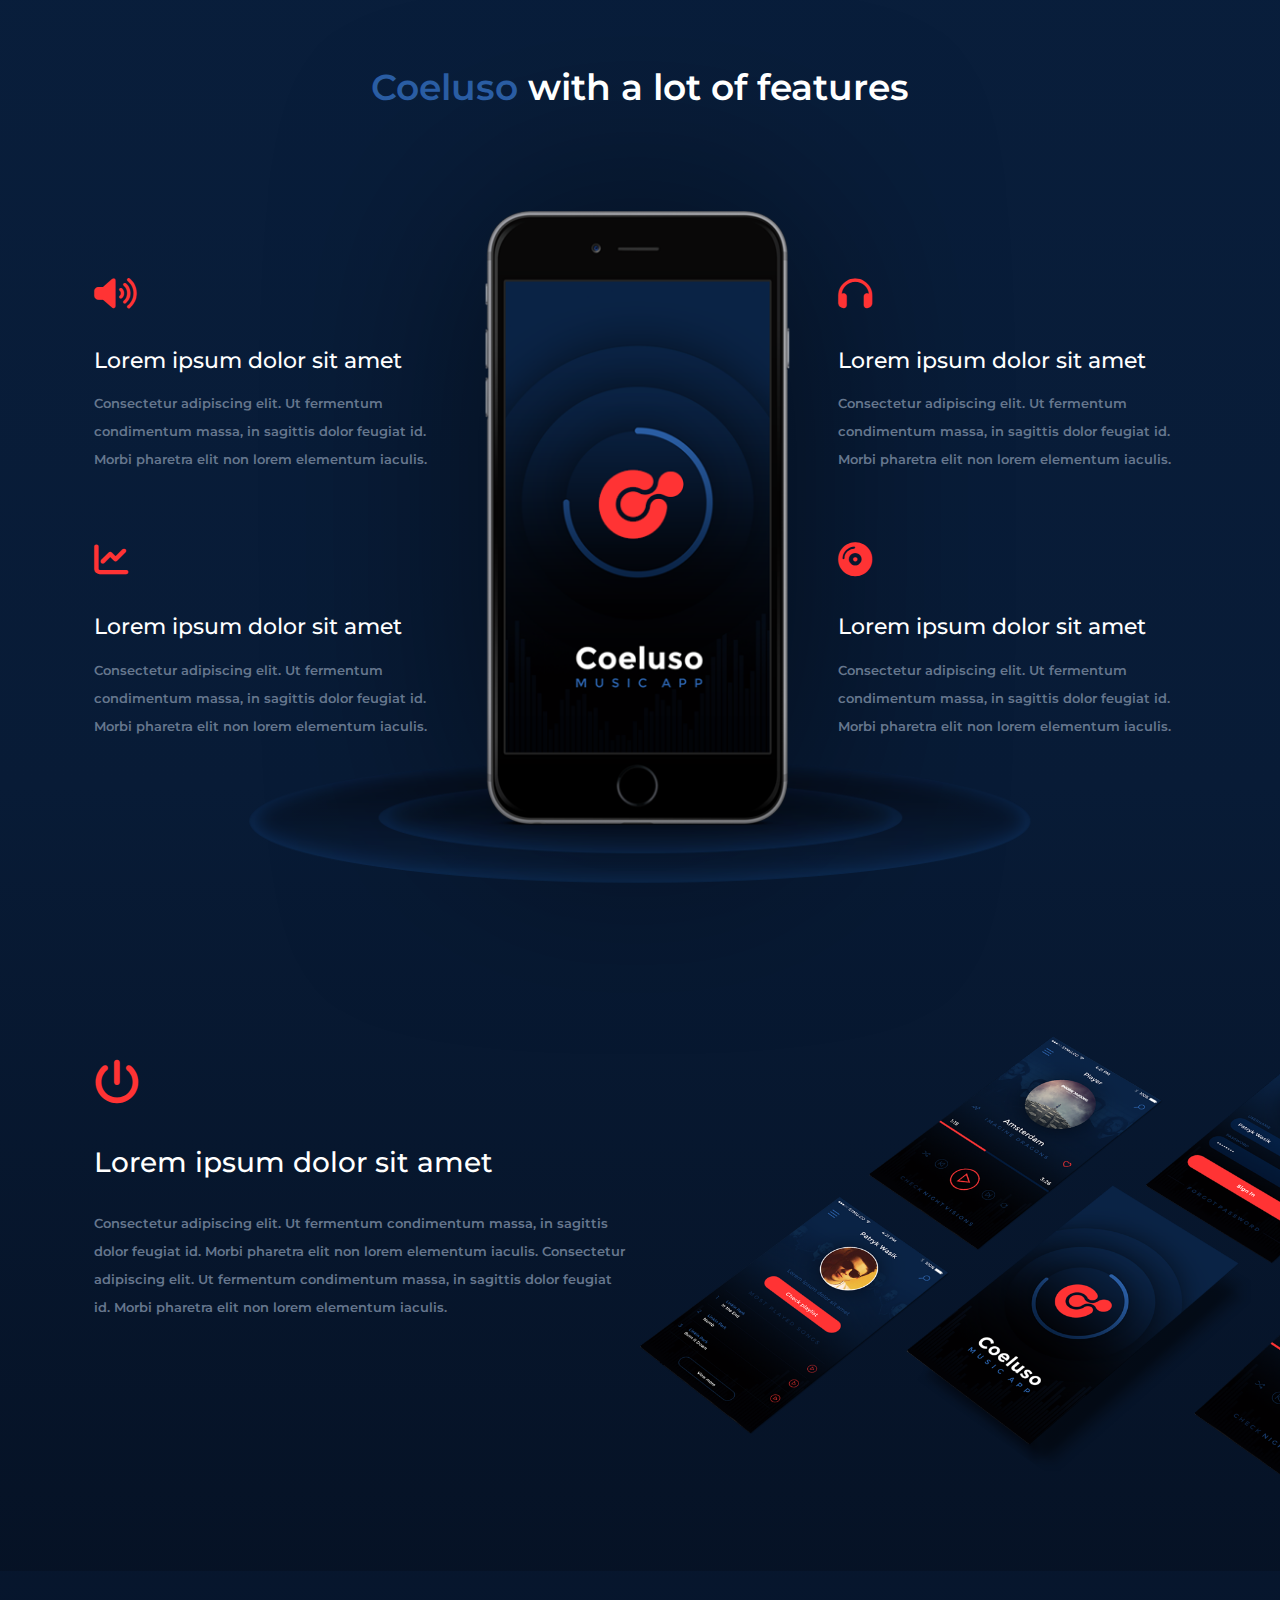
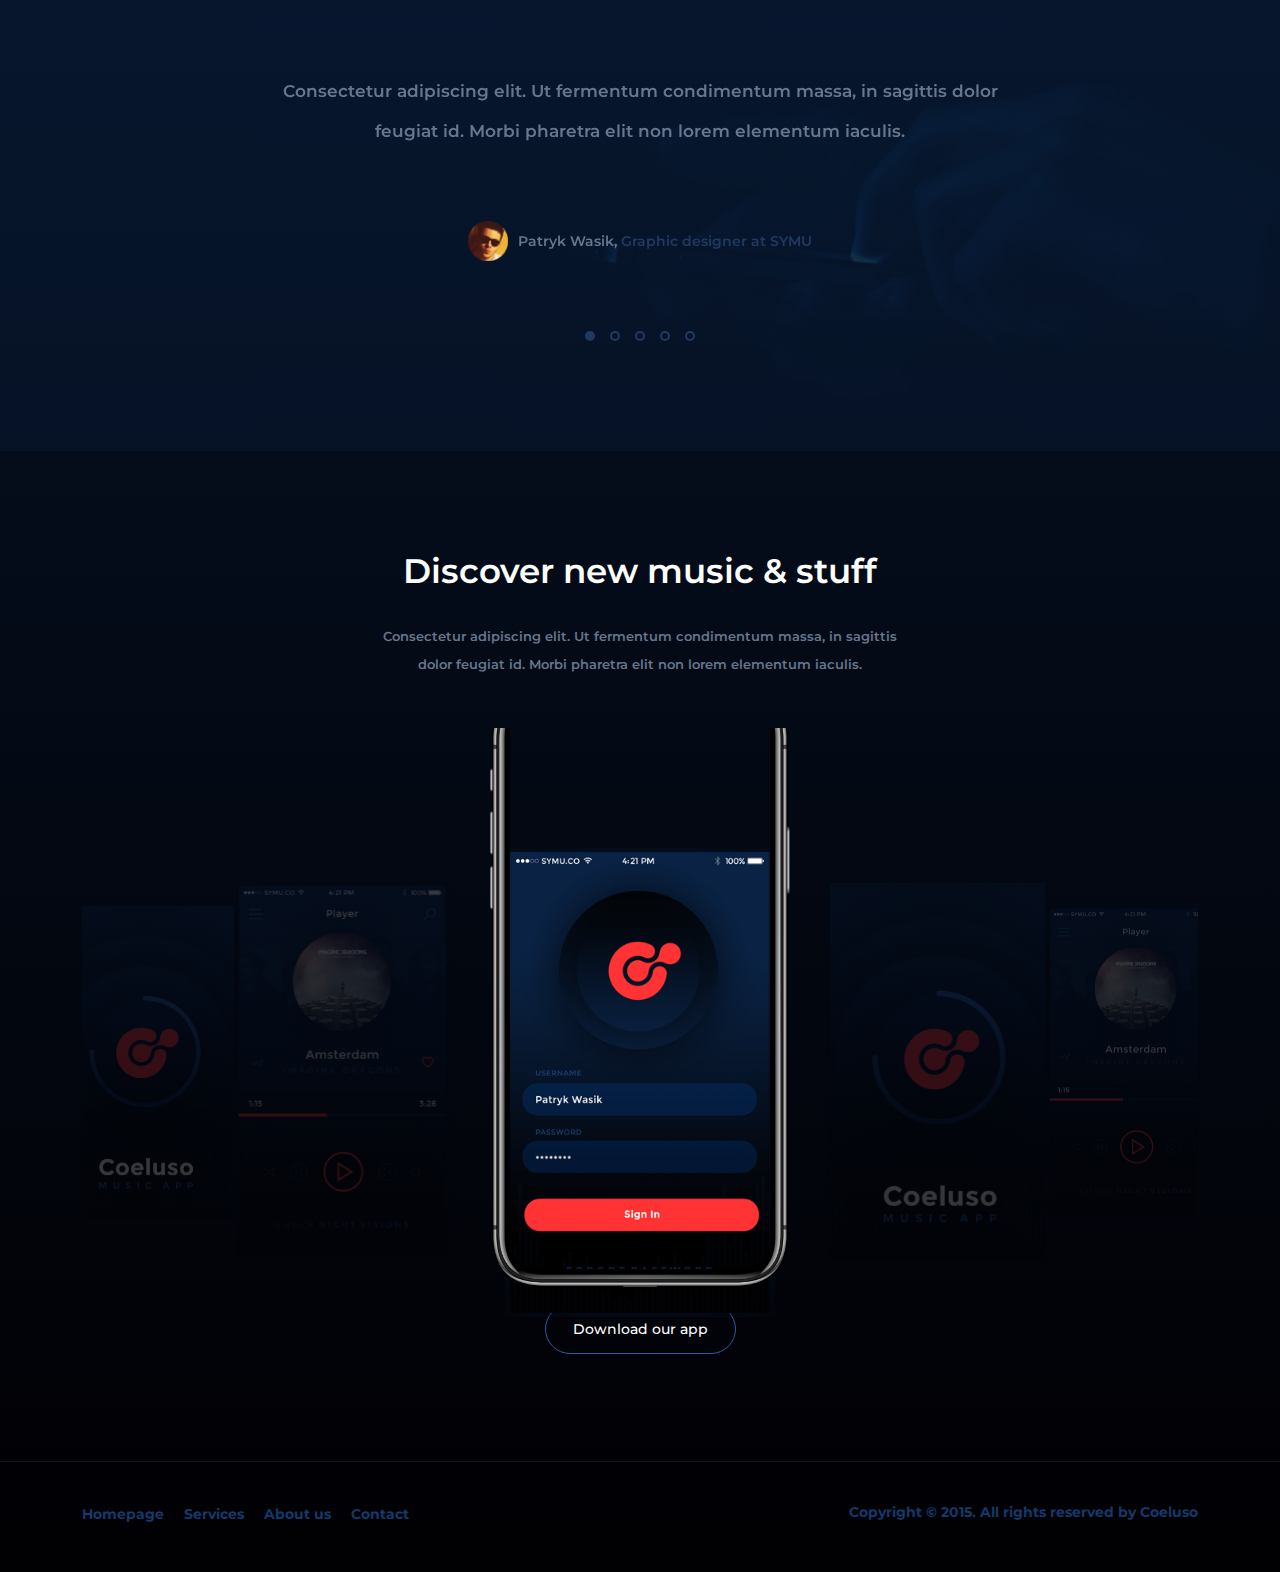
==== commit 3b725256: "mobile responsive" ====
--- a/index.html
+++ b/index.html
@@ -200,58 +200,62 @@
         <div class="row feature-row">
 
           <!-- First Feature -->
-          <div class="col-lg-4">
+          <div class="col-lg-4 col-md-6">
             <div class="features">
-              <div>
+              <div class="feature-title">
                 <i class="fa-solid fa-volume-high"></i>
-              </div>
-
-              <h3>Lorem ipsum dolor sit amet</h3>
+                <h3>Lorem ipsum dolor sit amet</h3>
+              </div>
+
               <p>Consectetur adipiscing elit. Ut fermentum condimentum massa, in sagittis dolor feugiat id. Morbi pharetra elit non lorem elementum iaculis.</p>
             </div>
           </div>
 
           <!-- Second Feature -->
-          <div class="col-lg-4 offset-lg-4">
+          <div class="col-lg-4 offset-lg-4 col-md-6">
             <div class="features">
-              <div>
+              <div class="feature-title">
                 <i class="fa-solid fa-headphones"></i>
-              </div>
-
-              <h3>Lorem ipsum dolor sit amet</h3>
+                <h3>Lorem ipsum dolor sit amet</h3>
+              </div>
+
               <p>Consectetur adipiscing elit. Ut fermentum condimentum massa, in sagittis dolor feugiat id. Morbi pharetra elit non lorem elementum iaculis.</p>
             </div>
           </div>
 
+          <!-- Feature-img -->
+          <div class="col-lg-12">
+            <div class="feature-img">
+              <img src="assets/img/phone.png" alt="Phone" class="img-fluid mobile-hide">
+              <img src="assets/img/responsive-phone.png" alt="Phone" class="img-fluid desk-hide">
+            </div>
+          </div>
+
           <!-- Third Feature -->
-          <div class="col-lg-4">
+          <div class="col-lg-4 col-md-6">
             <div class="features">
-              <div>
+              <div class="feature-title">
                 <i class="fa-solid fa-chart-line"></i>
-              </div>
-
-              <h3>Lorem ipsum dolor sit amet</h3>
+                <h3>Lorem ipsum dolor sit amet</h3>
+              </div>
+
               <p>Consectetur adipiscing elit. Ut fermentum condimentum massa, in sagittis dolor feugiat id. Morbi pharetra elit non lorem elementum iaculis.</p>
             </div>
           </div>
 
           <!-- Fourth Feature -->
-          <div class="col-lg-4 offset-lg-4">
+          <div class="col-lg-4 offset-lg-4 col-md-6">
             <div class="features">
-              <div>
+              <div class="feature-title">
                 <i class="fa-solid fa-compact-disc"></i>
-              </div>
-
-              <h3>Lorem ipsum dolor sit amet</h3>
+                <h3>Lorem ipsum dolor sit amet</h3>
+              </div>
+
               <p>Consectetur adipiscing elit. Ut fermentum condimentum massa, in sagittis dolor feugiat id. Morbi pharetra elit non lorem elementum iaculis.</p>
             </div>
           </div>
 
-          <div class="col-lg-4">
-            <div class="feature-bg">
-              <img src="assets/img/phone.png" alt="Phone" class="img-fluid">
-            </div>
-          </div>          
+                    
         </div>        
       </div>
     </section>
@@ -261,14 +265,14 @@
     <!-- Perspective Section Start -->
     <section class="perspective-section">
       <div class="container">
-        <div class="row">
-          <div class="col-lg-6">
-            <div class="features perspective">
-              <div>
+        <div class="row perspective">
+          <div class="col-lg-6">
+            <div class="features">
+              <div class="feature-title">
                 <i class="fa-solid fa-power-off"></i>
-              </div>
-
-              <h3>Lorem ipsum dolor sit amet</h3>
+                <h3>Lorem ipsum dolor sit amet</h3>
+              </div>
+
               <p>Consectetur adipiscing elit. Ut fermentum condimentum massa, in sagittis dolor feugiat id. Morbi pharetra elit non lorem elementum iaculis. Consectetur adipiscing elit. Ut fermentum condimentum massa, in sagittis dolor feugiat id. Morbi pharetra elit non lorem elementum iaculis.</p>
             </div>
           </div>
@@ -418,7 +422,7 @@
                   </div>
 
                   <div class="modal-body">
-                    <h2>Thanks for downloading our template!</h2>
+                    <h2>Thanks for downloading our App!</h2>
                     <p>Hope that you enjoy it well! Check also our site</p>
                   </div>
 
@@ -464,7 +468,7 @@
           </div>
 
           <div class="col-lg-6">
-            <p class="text-end">Copyright &copy; 2015. All rights reserved by Coeluso</p>
+            <p>Copyright &copy; 2015. All rights reserved by Coeluso</p>
           </div>
         </div>
       </div>
--- a/assets/css/style.css
+++ b/assets/css/style.css
@@ -199,12 +199,16 @@
 .features p{
 	margin: 15px 0;
 }
-.feature-bg img{
+.feature-img img{
 	position: absolute;
 	width: 66%;
 	top: -46%;
 	left: 50%;
+	z-index: -1;
 	transform: translateX(-50%);
+}
+.feature-img .desk-hide{
+	display: none;
 }
 
 
@@ -213,6 +217,10 @@
 	position: relative;
 	margin-bottom: 120px;
 	padding: 135px 0;    
+}
+.perspective{
+	margin-right: 0;
+	margin-left: 0;
 }
 .perspective h3{
 	margin: 60px 0 40px; 
@@ -223,6 +231,7 @@
 	width: 50%;
 	top: 50%;
 	right: 0;
+	z-index: -1;
 	transform: translateY(-50%);
 }
 .perspective i{
@@ -383,4 +392,7 @@
 }
 .menu ul li a:hover{
 	color: #8496af;
+}
+footer p{
+	text-align: right;
 }--- a/assets/css/responsive.css
+++ b/assets/css/responsive.css
@@ -5,7 +5,7 @@
 	.navbar-brand img{ width: 84%; }
 	.navbar-toggler span { border: 1px solid #2a5da3;    margin-bottom: 7px;    padding: 0.5px 14px; }
 	.hero-content p, .modal-body p { font-size: 15px; }	
-	.swiper-slide{ width: 450px;	height: 700px; }
+	.swiper-slide{ width: 442px;	height: auto; }
 	.slider-section { padding-bottom: 0px; }
 	.about-section { padding: 50px 0; }
 	.about-section p, .features p, .title p { line-height: 28px;	font-size: 13px; }
@@ -13,7 +13,7 @@
 	.feature-section h1 {  margin-bottom: 38px; }
 	.features i, .title h2 { font-size: 34px; }
 	.features h3 { font-size: 22px; }
-	.feature-bg img { width: 70%;	top: -55%; }
+	.feature-img img { width: 70%;	top: -55%; }
 	.perspective-section { padding: 0 0 60px; }
 	.perspective i { font-size: 45px; }
 	.perspective h3 { margin: 40px 0 30px;    font-size: 28px; }
@@ -40,8 +40,98 @@
 	.swiper-slide{ width: 543px;	height: 796px; }
 	.about-section { padding: 90px 0; }
 	.feature-section { padding: 100px 0; }
-	.feature-bg img { width: 60%; }
+	.feature-img img { width: 60%; }
 	.perspective-section { padding: 60px 0; }
 	.perspective-img img { top: 45%; }
 	.mobile { top: 38%; }
+}
+
+@media (max-width: 1199px){
+	h1, .features i, .title h2 { font-size: 30px; }
+	.btn-all { padding: 12px 25px;    font-size: 13px; }
+	.hero-content { margin-top: 70px; }
+	.hero-content h1{ font-size: 36px; }
+	.hero-content p { margin: 25px 0 60px; }
+	.navbar-brand img { width: 70%; }
+	.offcanvas-title img { width: 65%; }
+	.navbar-toggler span { margin-bottom: 5px;    padding: 0.5px 11px; }
+	.slider-section { padding: 50px 0 20px; }	
+	.feature-section { padding: 80px 0 0px; }
+	.feature-row { margin: 90px 0 160px; }
+	.features h3 { margin-top: 22px;    font-size: 20px; }
+	.features { margin-bottom: 40px; }
+	.feature-img img { width: 76%;    top: -48%; }
+	.perspective-section { margin-bottom: 85px;		padding: 50px 0;}
+	.perspective i { font-size: 40px; }
+	.perspective h3 { margin: 30px 0 20px;    font-size: 25px; }
+	.opinion-section { padding: 75px 0 85px; }
+	.opinion p { font-size: 16px; }
+	.info { margin: 40px 0 70px; }	
+	.download-section { padding: 80px 0 100px; }
+	.title p { margin-bottom: 0;	padding: 0; }
+	.mobile { width: 370px;    top: 50%; }
+	.phoneSwiper .swiper-wrapper { min-height: 700px; }
+	.phoneSwiper .swiper-slide{ margin-top: 0px; }
+	.phoneSwiper .swiper-slide img { width: 240px;	height: auto; }
+	.modal-lg, .modal-xl { --bs-modal-width: 530px; }
+	.modal-header { padding: 50px 0; }
+	.modal-header .modal-logo { box-shadow: 0px 12px 15px #b9bcd1;	width: 170px;    height: 170px; }
+	.modal-header .modal-img { width: 150px;    height: 150px; }
+	.nav-link, .modal-body p, .modal-footer .symu { font-size: 14px; }
+	.modal-footer { margin: 6px 0 30px; }
+	footer { padding: 30px 0 20px; }
+	.menu ul li a, footer p, .info p { font-size: 13px; }
+}
+
+@media (max-width: 991px){
+	.hero-content h1 { font-size: 32px; }
+	.offcanvas-title img { width: 60%; }
+	.mySwiper .swiper-slide { width: 300px;	height: auto; }
+	.about-section { text-align: center; }
+	.about-img img { display: none; }
+	.feature-img img { position: relative; }
+	.feature-row { margin: 55px 0 30px; }
+	.feature-img .mobile-hide{ display: none; }
+	.feature-img .desk-hide{ display: block; }
+	.feature-img { margin-bottom: 40px; }
+	.perspective-section { margin-bottom: 50px; }
+	.perspective i { font-size: 34px; }
+	.perspective-img img { width: 80%;     z-index: -1;    opacity: .3; }
+	footer { padding: 30px 0; }
+	footer .menu ul { justify-content: center; } 
+	footer p { text-align: center !important; }
+}
+
+@media (max-width: 767px){
+	.feature-row { margin: 30px 0 0;}
+	.feature-title{ display: flex;	align-items: center;	gap: 15px; }
+	.features h3 { margin-top: 0;	font-size: 20px; }
+	.perspective-section { margin-bottom: 50px;    padding: 0; }
+	.perspective-section .features h3 { margin: 0; }
+	.features p { margin: 25px 0 0; }
+	.perspective-section .features p { margin: 25px 0; }
+	.features i { font-size: 30px; }
+	.info { margin: 25px 0 40px; }
+	.opinion-section { padding: 70px 0 75px; }
+}
+
+@media (max-width: 575px){
+	.opinion p { font-size: 15px; }
+	.info p { font-size: 13px; }
+	.title h2 { font-size: 28px; }
+	.modal.show .modal-dialog.modal-lg, .modal.show .modal-dialog.modal-xl { margin: 0;		width: 300px;	left: 50%;	transform: translateX(-50%); }
+	.modal-header { padding: 35px 0; }
+	.modal-header .modal-logo { width: 140px;    height: 140px;		top: -115%; }
+	.modal-body h2 { font-size: 22px; }
+	.modal-body p { font-size: 13px; }
+	.modal-footer { margin: 0px 0 18px; }
+	.modal-footer .symu { padding: 12px 22px;    font-size: 13px; }
+}
+
+@media (max-width: 375px){
+	.navbar-toggler { padding: 0; }
+	.features i { font-size: 25px; }
+	.features h3 { font-size: 16px; }
+	.info { flex-direction: column; }
+	.menu ul { gap: 15px; }
 }